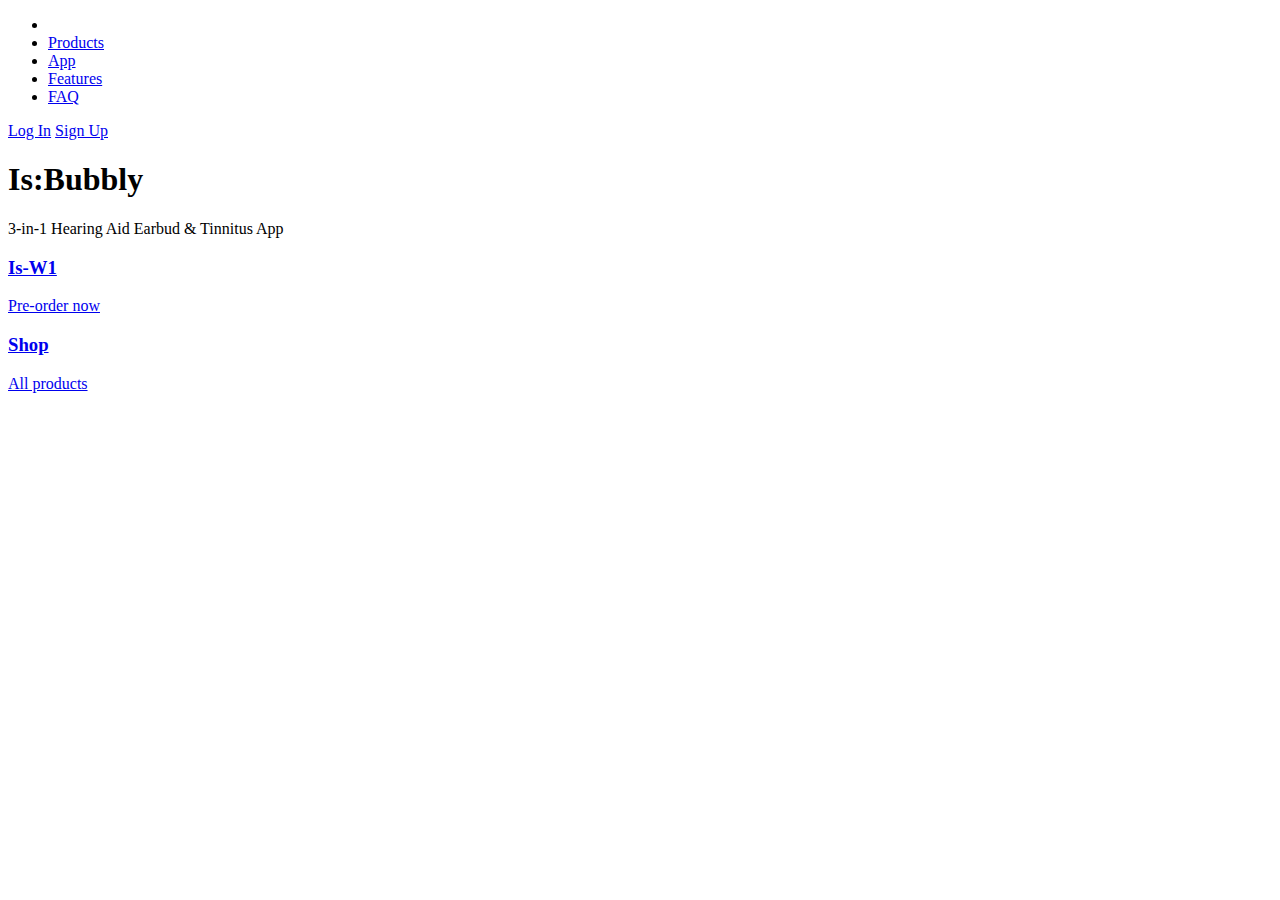
==== IsBubbly/index.html @ b6aaafec "Welcome to Practicas" ====
<!DOCTYPE html>
<html lang="en">
  <head>
    <meta charset="UTF-8" />
    <meta name="viewport" content="width=device-width, initial-scale=1.0" />
    <link rel="icon" href="" />
    <link rel="stylesheet" href="/css/styles.css" />
    <title>Is:Bubbly</title>
  </head>
  <body>
    <div class="Plus">
      <i class="fi fi-rr-plus left-top"></i>
      <i class="fi fi-rr-plus right-top"></i>
      <i class="fi fi-rr-plus left-bottom"></i>
      <i class="fi fi-rr-plus right-bottom"></i>
    </div>

    <nav>
      <ul>
        <li class="Logo">
          <a href="/index.html"><i class="fi fi-rr-circle-half-stroke"></i></a>
        </li>
        <li><a href="#">Products</a></li>
        <li><a href="#">App</a></li>
        <li><a href="#">Features</a></li>
        <li><a href="#">FAQ</a></li>
      </ul>

      <div class="Nav-button">
        <a class="Nav-button-in btn" href="#">Log In</a>
        <a class="Nav-button-up btn" href="#">Sign Up</a>
      </div>
    </nav>

    <header>
      <section class="Section-Malla">
        <!-- Img Malla -->
      </section>

      <section class="Section-info">
        <h1>Is:Bubbly</h1>
        <p>3-in-1 Hearing Aid Earbud & Tinnitus App</p>

        <div class="Section-info-button">
          <a href="#" class="A-pre btn">
            <h3>Is-W1</h3>
            <p>Pre-order now</p>
            <i class="fi fi-rr-arrow-small-right"></i>
          </a>

          <a href="#" class="A-all btn">
            <h3>Shop</h3>
            <p>All products</p>
            <i class="fi fi-rr-shopping-cart"></i>
          </a>
        </div>
      </section>

      <section class="Section-app">
        <img class="Header-img-app" src="/img/App2.png" alt="" />
      </section>
    </header>
  </body>
</html>
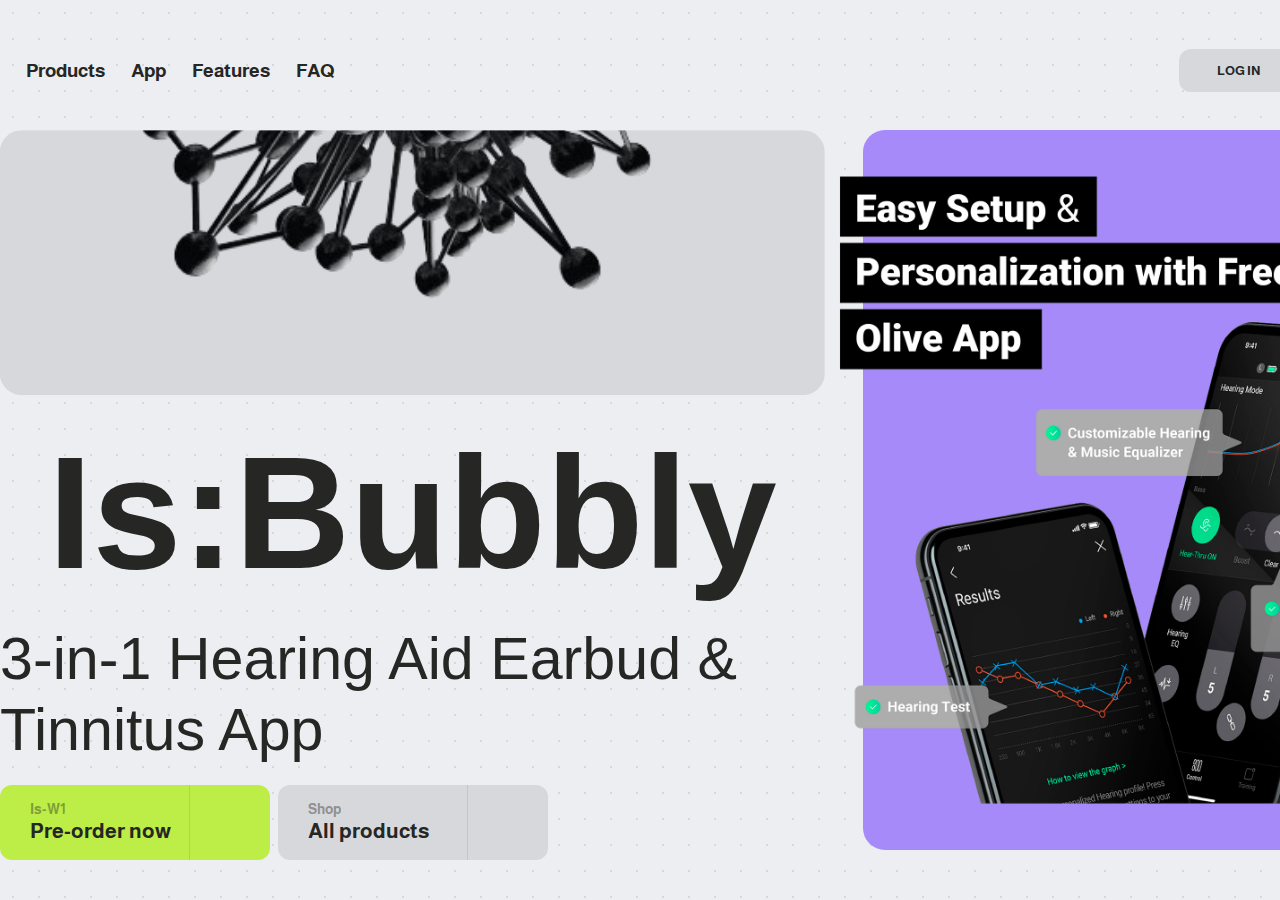
==== commit 5f4660f1: "Delete Sass" ====
--- a/IsBubbly/index.html
+++ b/IsBubbly/index.html
@@ -4,7 +4,7 @@
     <meta charset="UTF-8" />
     <meta name="viewport" content="width=device-width, initial-scale=1.0" />
     <link rel="icon" href="" />
-    <link rel="stylesheet" href="/css/styles.css" />
+    <link rel="stylesheet" href="css/styles.css" />
     <title>Is:Bubbly</title>
   </head>
   <body>
@@ -57,7 +57,7 @@
       </section>
 
       <section class="Section-app">
-        <img class="Header-img-app" src="/img/App2.png" alt="" />
+        <img class="Header-img-app" src="img/App2.png" alt="" />
       </section>
     </header>
   </body>
--- a/IsBubbly/css/styles.css
+++ b/IsBubbly/css/styles.css
@@ -0,0 +1,253 @@
+@import url("https://fonts.googleapis.com/css2?family=Almarai:wght@300;400;700;800&display=swap");
+@import url("https://cdn-uicons.flaticon.com/2.1.0/uicons-regular-rounded/css/uicons-regular-rounded.css");
+
+* {
+  margin: 0;
+  padding: 0;
+  box-sizing: border-box;
+  font-family: "Almarai", Arial;
+}
+
+button,
+input,
+optgroup,
+select,
+textarea {
+  font-family: inherit;
+  font-size: 100%;
+  line-height: 1.15;
+  margin: 0;
+}
+
+body {
+  width: 1400px;
+  height: 100vh;
+  margin: 0 auto;
+  padding: 10px 0;
+  background-color: #edeef2;
+  opacity: 1;
+  background-image: radial-gradient(#d7d8dc 1.3px, #edeef2 1.3px);
+  background-size: 26px 26px;
+  position: relative;
+}
+
+.Plus {
+  font-size: 1.5em;
+}
+
+.Plus .left-top {
+  position: absolute;
+  left: -20px;
+  top: 10px;
+}
+
+.Plus .right-top {
+  position: absolute;
+  right: -20px;
+  top: 10px;
+}
+
+.Plus .left-bottom {
+  position: absolute;
+  left: -20px;
+  bottom: 10px;
+}
+
+.Plus .right-bottom {
+  position: absolute;
+  right: -20px;
+  bottom: 10px;
+}
+
+nav {
+  display: flex;
+  justify-content: space-between;
+  align-items: center;
+  height: 60px;
+  margin: 30px 0;
+}
+
+nav ul {
+  display: flex;
+  align-items: inherit;
+  list-style: none;
+  gap: 26px;
+}
+
+nav ul li {
+  font-size: 1.2em;
+}
+
+nav ul li a {
+  font-weight: 600;
+  text-decoration: none;
+  color: #262624;
+  transition: all 0.2s ease;
+}
+
+nav ul li a:hover {
+  color: #a68afa;
+}
+
+nav ul .Logo {
+  font-size: 2em;
+}
+
+nav .Nav-button {
+  display: flex;
+  align-items: center;
+  margin-right: 5px;
+}
+
+nav .Nav-button .btn {
+  text-decoration: none;
+  border-radius: 12px;
+  text-transform: uppercase;
+  font-size: 0.8em;
+  font-weight: 600;
+}
+
+nav .Nav-button-in {
+  width: 220px;
+  padding: 14px 0;
+  padding-left: 38px;
+  margin-right: -112px;
+  background-color: #d7d8dc;
+  color: #262624;
+  transition: all 0.4s ease;
+}
+
+nav .Nav-button-in:hover {
+  background-color: #262624;
+  color: #edeef2;
+}
+
+nav .Nav-button-up {
+  padding: 10px 28px;
+  background-color: #262624;
+  color: #edeef2;
+  transition: all 0.4s ease;
+}
+
+nav .Nav-button-up:hover {
+  background-color: transparent;
+  color: #262624;
+}
+
+header {
+  height: calc(100vh - 180px);
+  display: grid;
+  grid-template-columns: repeat(5, 1fr);
+  grid-template-rows: repeat(5, 1fr);
+  grid-template-areas: "Malla Malla Malla Img Img" "Malla Malla Malla Img Img" "Info Info Info Img Img" "Info Info Info Img Img" "Info Info Info Img Img";
+  gap: 38px;
+}
+
+header .Section-Malla {
+  grid-area: Malla;
+  background: url(/IsBubbly/img/Malla.png) no-repeat top center;
+  background-size: cover;
+  transform: rotate(180deg);
+  border-radius: 22px;
+  background-color: #d7d8dc;
+}
+
+header .Section-info {
+  grid-area: Info;
+  font-family: "Poppins", Arial;
+}
+
+header .Section-info h1 {
+  text-align: center;
+  font-family: inherit;
+  font-size: 10em;
+  font-weight: 700;
+  line-height: 1;
+  color: #262624;
+}
+
+header .Section-info p {
+  font-size: 3.7em;
+  font-family: inherit;
+  font-weight: 500;
+  color: #262624;
+  line-height: 1.2;
+  margin-top: 30px;
+}
+
+header .Section-info .Section-info-button {
+  display: flex;
+  gap: 8px;
+  margin-top: 20px;
+}
+
+header .Section-info .Section-info-button a {
+  position: relative;
+  display: flex;
+  flex-flow: column wrap;
+  justify-content: center;
+  text-decoration: none;
+  width: 16.875rem;
+  height: 75px;
+  padding: 0.625rem 1.875rem;
+  border-radius: 12px;
+}
+
+header .Section-info .Section-info-button a h3 {
+  font-size: 0.9em;
+  color: #262624;
+  opacity: 0.4;
+}
+
+header .Section-info .Section-info-button a p {
+  font-size: 1.3em;
+  font-weight: 600;
+  margin-top: 2px;
+}
+
+header .Section-info .Section-info-button a i {
+  position: absolute;
+  display: flex;
+  justify-content: center;
+  align-items: center;
+  right: 0;
+  top: 0;
+  border-top-right-radius: inherit;
+  border-bottom-right-radius: inherit;
+  width: 30%;
+  border-left: 1px solid rgba(38, 38, 36, 0.1);
+  height: inherit;
+  font-size: 1.5em;
+  text-align: center;
+  color: #262624;
+  transition: all 0.4s ease-in-out;
+}
+
+header .Section-info .Section-info-button a i:hover {
+  background-color: rgba(237, 238, 242, 0.5);
+}
+
+header .Section-info .Section-info-button .A-pre {
+  background-color: #bcee47;
+}
+
+header .Section-info .Section-info-button .A-all {
+  background-color: #d7d8dc;
+}
+
+header .Section-app {
+  grid-area: Img;
+  background-color: #a68afa;
+  position: relative;
+  border-radius: 22px;
+}
+
+header .Section-app img {
+  position: absolute;
+  top: 50%;
+  left: 50%;
+  transform: translate(-50%, -50%);
+  width: 125%;
+}
+
+/*# sourceMappingURL=styles.css.map */